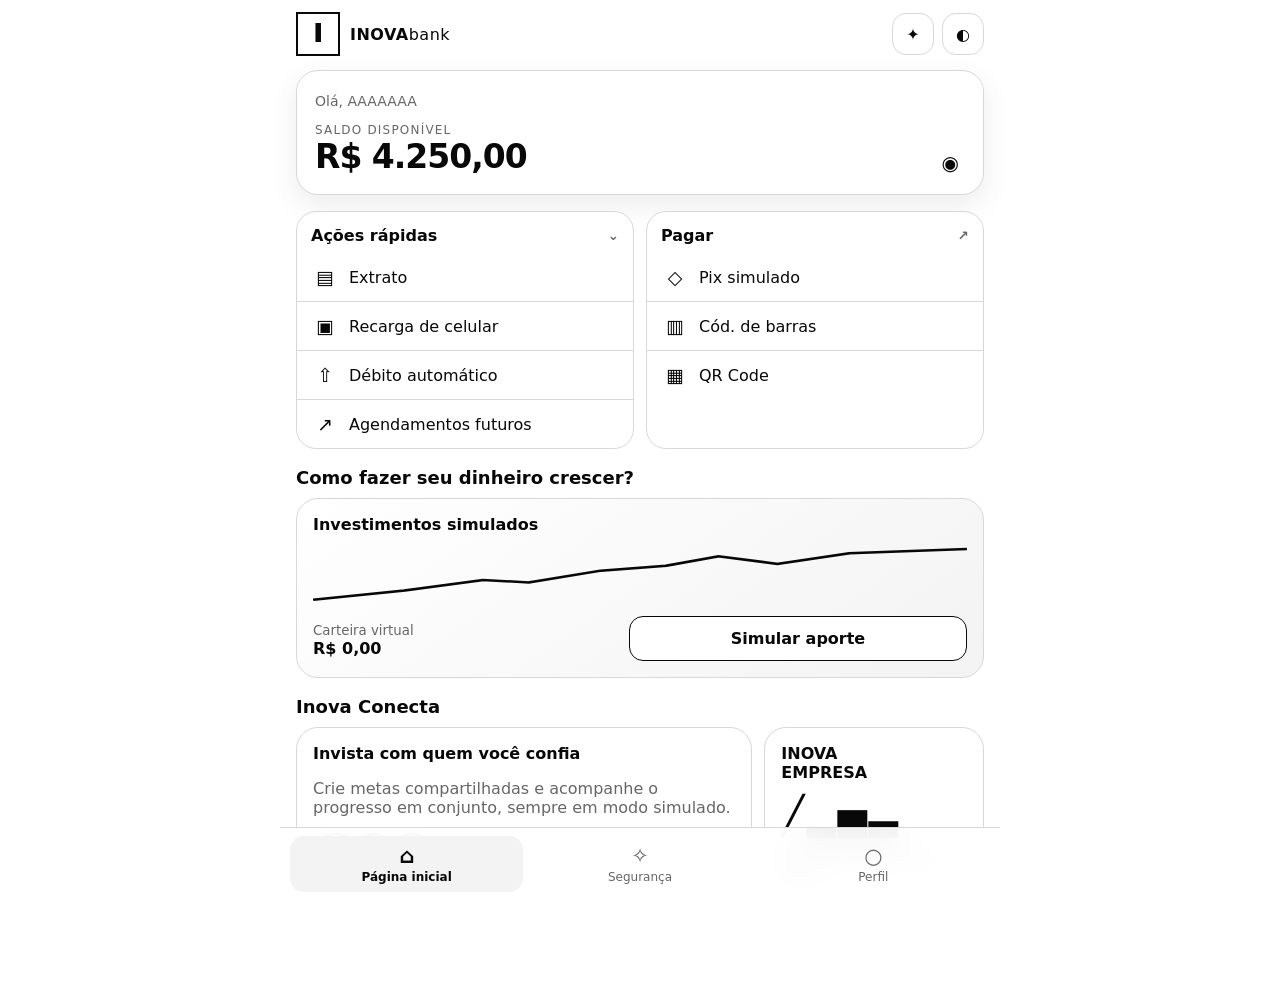
==== app/src/main/assets/index.html @ d5eadeba "Add Inova app HTML loader" ====
<!doctype html>
<html lang="pt-BR">
<head>
<meta charset="utf-8">
<meta name="viewport" content="width=device-width, initial-scale=1">
<title>Inova</title>
<script>window.__inovaB64="";</script>
<script src="parts/part00.js"></script>
<script src="parts/part01.js"></script>
<script src="parts/part02.js"></script>
<script src="parts/part03.js"></script>
<script src="parts/part04.js"></script>
<script src="parts/part05.js"></script>
<script>
(() => {
  try {
    const binary = atob(window.__inovaB64);
    const bytes = Uint8Array.from(binary, c => c.charCodeAt(0));
    const html = new TextDecoder("utf-8").decode(bytes);
    window.__inovaB64 = "";
    document.open();
    document.write(html);
    document.close();
  } catch (error) {
    document.body.innerHTML = "<pre>Falha ao carregar o Inova: " + String(error && error.message || error) + "</pre>";
  }
})();
</script>
</head>
<body></body>
</html>
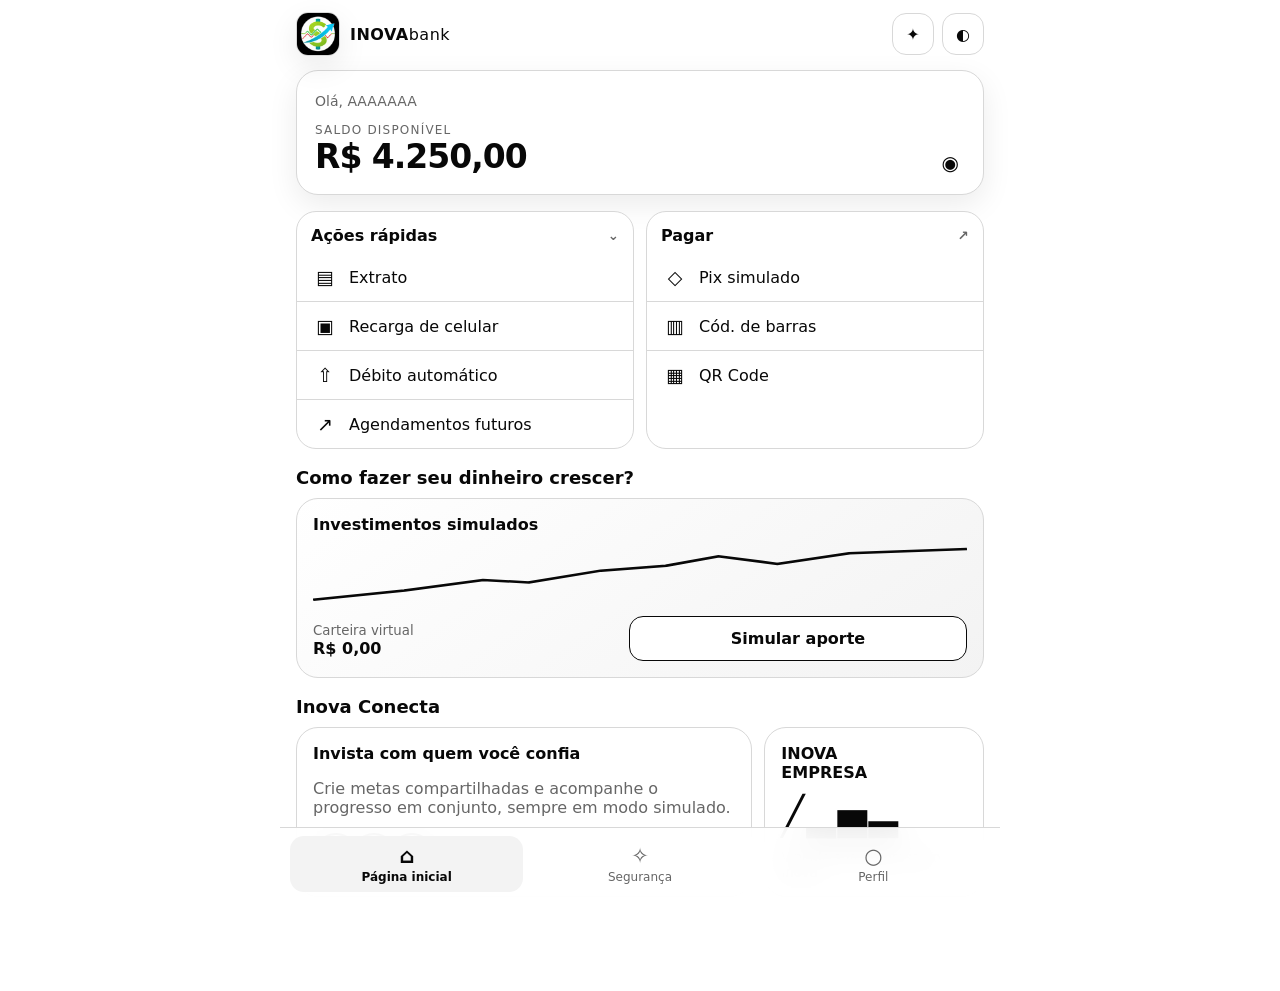
==== commit 340fb7f8: "Apply Inova logo to app UI and Android icon" ====
--- a/app/src/main/assets/index.html
+++ b/app/src/main/assets/index.html
@@ -16,7 +16,12 @@
   try {
     const binary = atob(window.__inovaB64);
     const bytes = Uint8Array.from(binary, c => c.charCodeAt(0));
-    const html = new TextDecoder("utf-8").decode(bytes);
+    let html = new TextDecoder("utf-8").decode(bytes);
+    html = html.replace(
+      '<div class="brand"><div class="logo">I</div><div>INOVA<span style="font-weight:400">bank</span></div></div>',
+      '<div class="brand"><img class="logo-img" src="logo.jpg" alt="Logo Inova"><div>INOVA<span style="font-weight:400">bank</span></div></div>'
+    );
+    html = html.replace('</style>', '.logo-img{width:44px;height:44px;object-fit:cover;border-radius:12px;border:1px solid var(--line);background:#fff;box-shadow:var(--shadow)}\n</style>');
     window.__inovaB64 = "";
     document.open();
     document.write(html);
